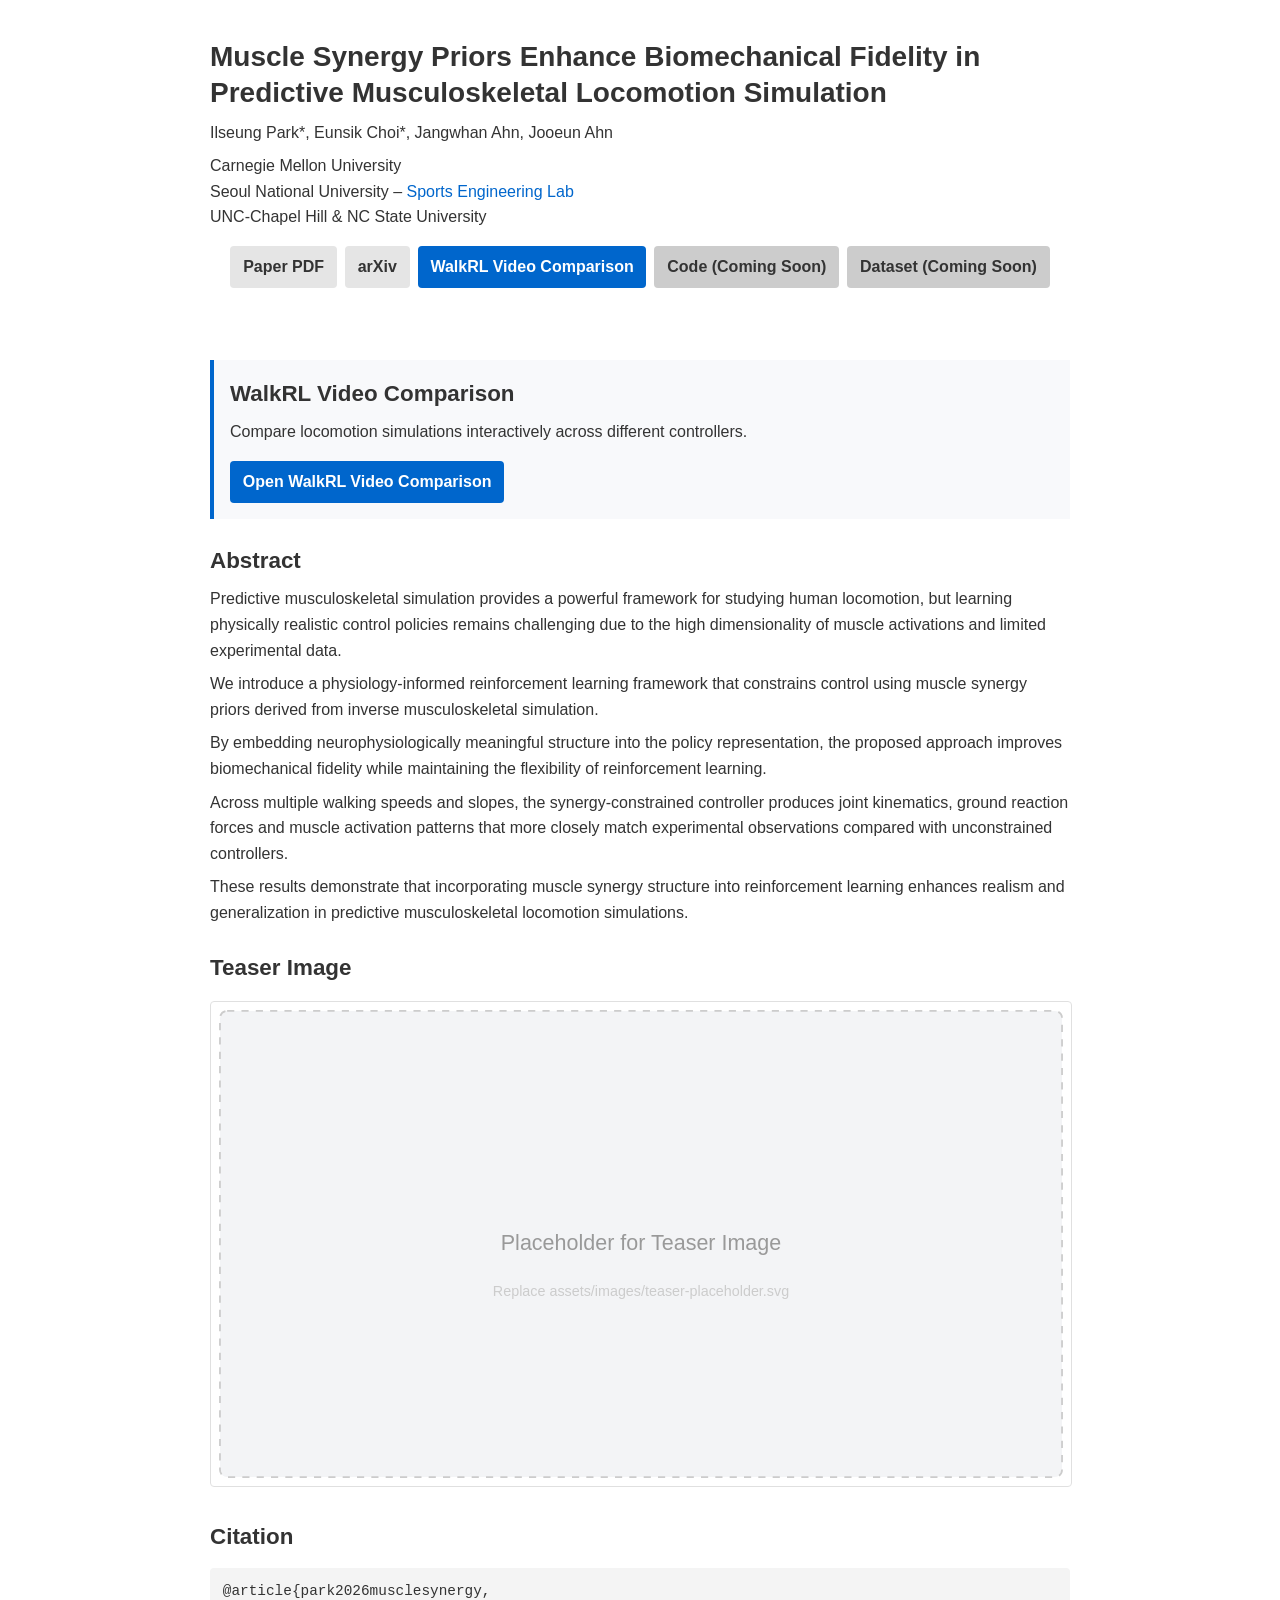
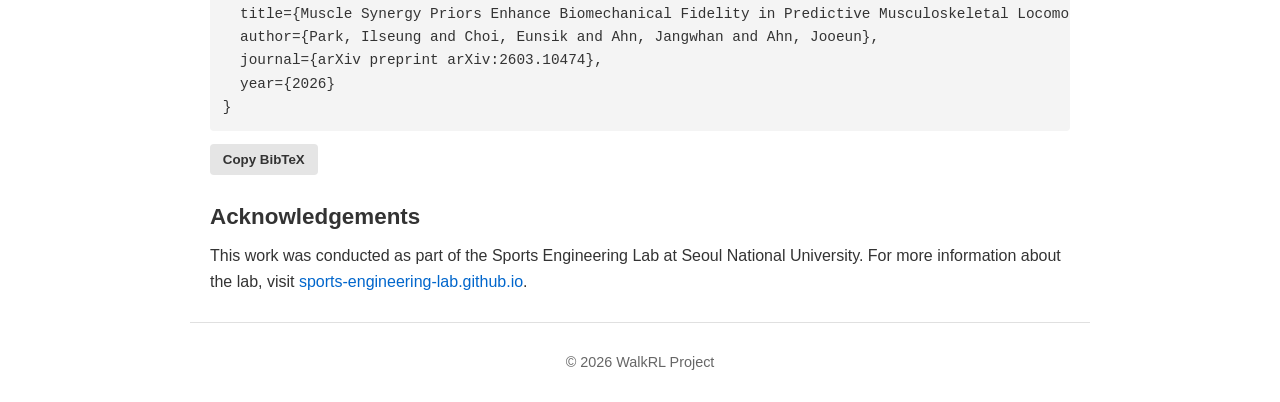
==== index.html @ 62c9dd05 "Add files via upload" ====
<!DOCTYPE html>
<html lang="en">
<head>
    <meta charset="UTF-8" />
    <title>Muscle Synergy Priors Enhance Biomechanical Fidelity in Predictive Musculoskeletal Locomotion Simulation</title>
    <meta name="viewport" content="width=device-width, initial-scale=1.0">
    <!-- Link to the local stylesheet -->
    <link rel="stylesheet" href="assets/css/style.css">
    <!-- Include main JS for interactivity -->
    <script src="assets/js/main.js" defer></script>
</head>
<body>
    <header class="container">
        <h1 class="title">Muscle Synergy Priors Enhance Biomechanical Fidelity in Predictive Musculoskeletal Locomotion Simulation</h1>
        <p class="authors">Ilseung Park*, Eunsik Choi*, Jangwhan Ahn, Jooeun Ahn</p>
        <p class="affiliations">Carnegie Mellon University<br>
            Seoul National University – <a href="https://sports-engineering-lab.github.io" target="_blank">Sports Engineering Lab</a><br>
            UNC‑Chapel Hill &amp; NC State University
        </p>
        <!-- Top action buttons -->
        <nav class="buttons">
            <a class="button" href="https://arxiv.org/pdf/2603.10474" target="_blank">Paper PDF</a>
            <a class="button" href="https://arxiv.org/abs/2603.10474" target="_blank">arXiv</a>
            <a class="button primary" href="YOUR_COMPARISON_SITE_URL_HERE" target="_blank">WalkRL Video Comparison</a>
            <a class="button disabled" href="#">Code (Coming Soon)</a>
            <a class="button disabled" href="#">Dataset (Coming Soon)</a>
        </nav>
    </header>
    <main class="container">
        <!-- Highlighted card for the video comparison tool -->
        <section class="highlight">
            <h2>WalkRL Video Comparison</h2>
            <p>Compare locomotion simulations interactively across different controllers.</p>
            <a class="button primary" href="YOUR_COMPARISON_SITE_URL_HERE" target="_blank">Open WalkRL Video Comparison</a>
        </section>
        <!-- Abstract section -->
        <section id="abstract">
            <h2>Abstract</h2>
            <p>Predictive musculoskeletal simulation provides a powerful framework for studying human locomotion, but learning physically realistic control policies remains challenging due to the high dimensionality of muscle activations and limited experimental data.</p>
            <p>We introduce a physiology‑informed reinforcement learning framework that constrains control using muscle synergy priors derived from inverse musculoskeletal simulation.</p>
            <p>By embedding neurophysiologically meaningful structure into the policy representation, the proposed approach improves biomechanical fidelity while maintaining the flexibility of reinforcement learning.</p>
            <p>Across multiple walking speeds and slopes, the synergy‑constrained controller produces joint kinematics, ground reaction forces and muscle activation patterns that more closely match experimental observations compared with unconstrained controllers.</p>
            <p>These results demonstrate that incorporating muscle synergy structure into reinforcement learning enhances realism and generalization in predictive musculoskeletal locomotion simulations.</p>
        </section>
        <!-- Teaser image placeholder -->
        <section id="teaser">
            <h2>Teaser Image</h2>
            <img src="assets/images/teaser-placeholder.svg" alt="Teaser figure" class="teaser-image" />
        </section>
        <!-- Citation section -->
        <section id="citation">
            <h2>Citation</h2>
            <pre><code class="bibtex">@article{park2026musclesynergy,
  title={Muscle Synergy Priors Enhance Biomechanical Fidelity in Predictive Musculoskeletal Locomotion Simulation},
  author={Park, Ilseung and Choi, Eunsik and Ahn, Jangwhan and Ahn, Jooeun},
  journal={arXiv preprint arXiv:2603.10474},
  year={2026}
}</code></pre>
            <button id="copyBib" class="button">Copy BibTeX</button>
        </section>
        <!-- Acknowledgements section -->
        <section id="acknowledgements">
            <h2>Acknowledgements</h2>
            <p>This work was conducted as part of the Sports Engineering Lab at Seoul National University. For more information about the lab, visit <a href="https://sports-engineering-lab.github.io" target="_blank">sports‑engineering‑lab.github.io</a>.</p>
        </section>
    </main>
    <footer class="container">
        <p>© 2026 WalkRL Project</p>
    </footer>
</body>
</html>
---- assets/css/style.css ----
/*
 * Basic styling for the WalkRL project page.
 *
 * The design is intentionally simple and self‑contained, avoiding external
 * frameworks so the page works offline. Feel free to tweak colours or
 * spacing to match your branding. Responsive styles ensure the layout
 * remains usable on mobile devices.
 */

:root {
    /* Primary accent colour used for prominent buttons and highlights */
    --primary: #0066cc;
    --text-colour: #333;
    --background-colour: #ffffff;
    --button-background: #e5e5e5;
    --button-disabled: #cccccc;
    --button-text: #333;
    --button-primary-text: #fff;
}

html, body {
    margin: 0;
    padding: 0;
    font-family: -apple-system, BlinkMacSystemFont, 'Segoe UI', Roboto, Helvetica, Arial, sans-serif;
    background-color: var(--background-colour);
    color: var(--text-colour);
    line-height: 1.6;
}

.container {
    max-width: 860px;
    margin: 0 auto;
    padding: 1.25rem;
}

h1.title {
    font-size: 1.75rem;
    font-weight: 700;
    margin-bottom: 0.5rem;
    line-height: 1.3;
}

h2 {
    font-size: 1.4rem;
    margin-top: 1.5rem;
    margin-bottom: 0.5rem;
    font-weight: 600;
}

p {
    margin-top: 0.5rem;
    margin-bottom: 0.5rem;
}

a {
    color: var(--primary);
    text-decoration: none;
}

a:hover {
    text-decoration: underline;
}

/* Button styles */
.buttons {
    display: flex;
    flex-wrap: wrap;
    justify-content: center;
    gap: 0.5rem;
    margin-top: 1rem;
}

.button {
    display: inline-block;
    padding: 0.5rem 0.8rem;
    border-radius: 4px;
    text-decoration: none;
    font-weight: 600;
    background-color: var(--button-background);
    color: var(--button-text);
    border: none;
    cursor: pointer;
    transition: background-color 0.2s ease;
}

.button:hover {
    background-color: #d5d5d5;
}

.button.primary {
    background-color: var(--primary);
    color: var(--button-primary-text);
}

.button.primary:hover {
    background-color: #004a99;
}

.button.disabled {
    background-color: var(--button-disabled);
    color: var(--button-text);
    pointer-events: none;
    cursor: default;
}

/* Highlight card for the video comparison call-to-action */
.highlight {
    background-color: #f8f9fb;
    border-left: 4px solid var(--primary);
    padding: 1rem;
    margin-top: 2rem;
}

.highlight h2 {
    margin-top: 0;
}

.highlight .button {
    margin-top: 0.5rem;
}

pre {
    background-color: #f4f4f4;
    padding: 0.8rem;
    overflow-x: auto;
    border-radius: 4px;
}

code {
    font-family: 'Courier New', Courier, monospace;
    font-size: 0.9rem;
}

/* Teaser image styling */
.teaser-image {
    width: 100%;
    max-width: 100%;
    height: auto;
    border: 1px solid #e0e0e0;
    border-radius: 4px;
    margin-top: 0.5rem;
}

footer {
    text-align: center;
    margin-top: 2rem;
    padding: 1rem 0;
    border-top: 1px solid #e0e0e0;
    font-size: 0.9rem;
    color: #666;
}

/* Responsive adjustments */
@media (max-width: 600px) {
    h1.title {
        font-size: 1.5rem;
    }
    h2 {
        font-size: 1.2rem;
    }
    .buttons {
        flex-direction: column;
    }
    .button {
        width: 100%;
        text-align: center;
    }
}
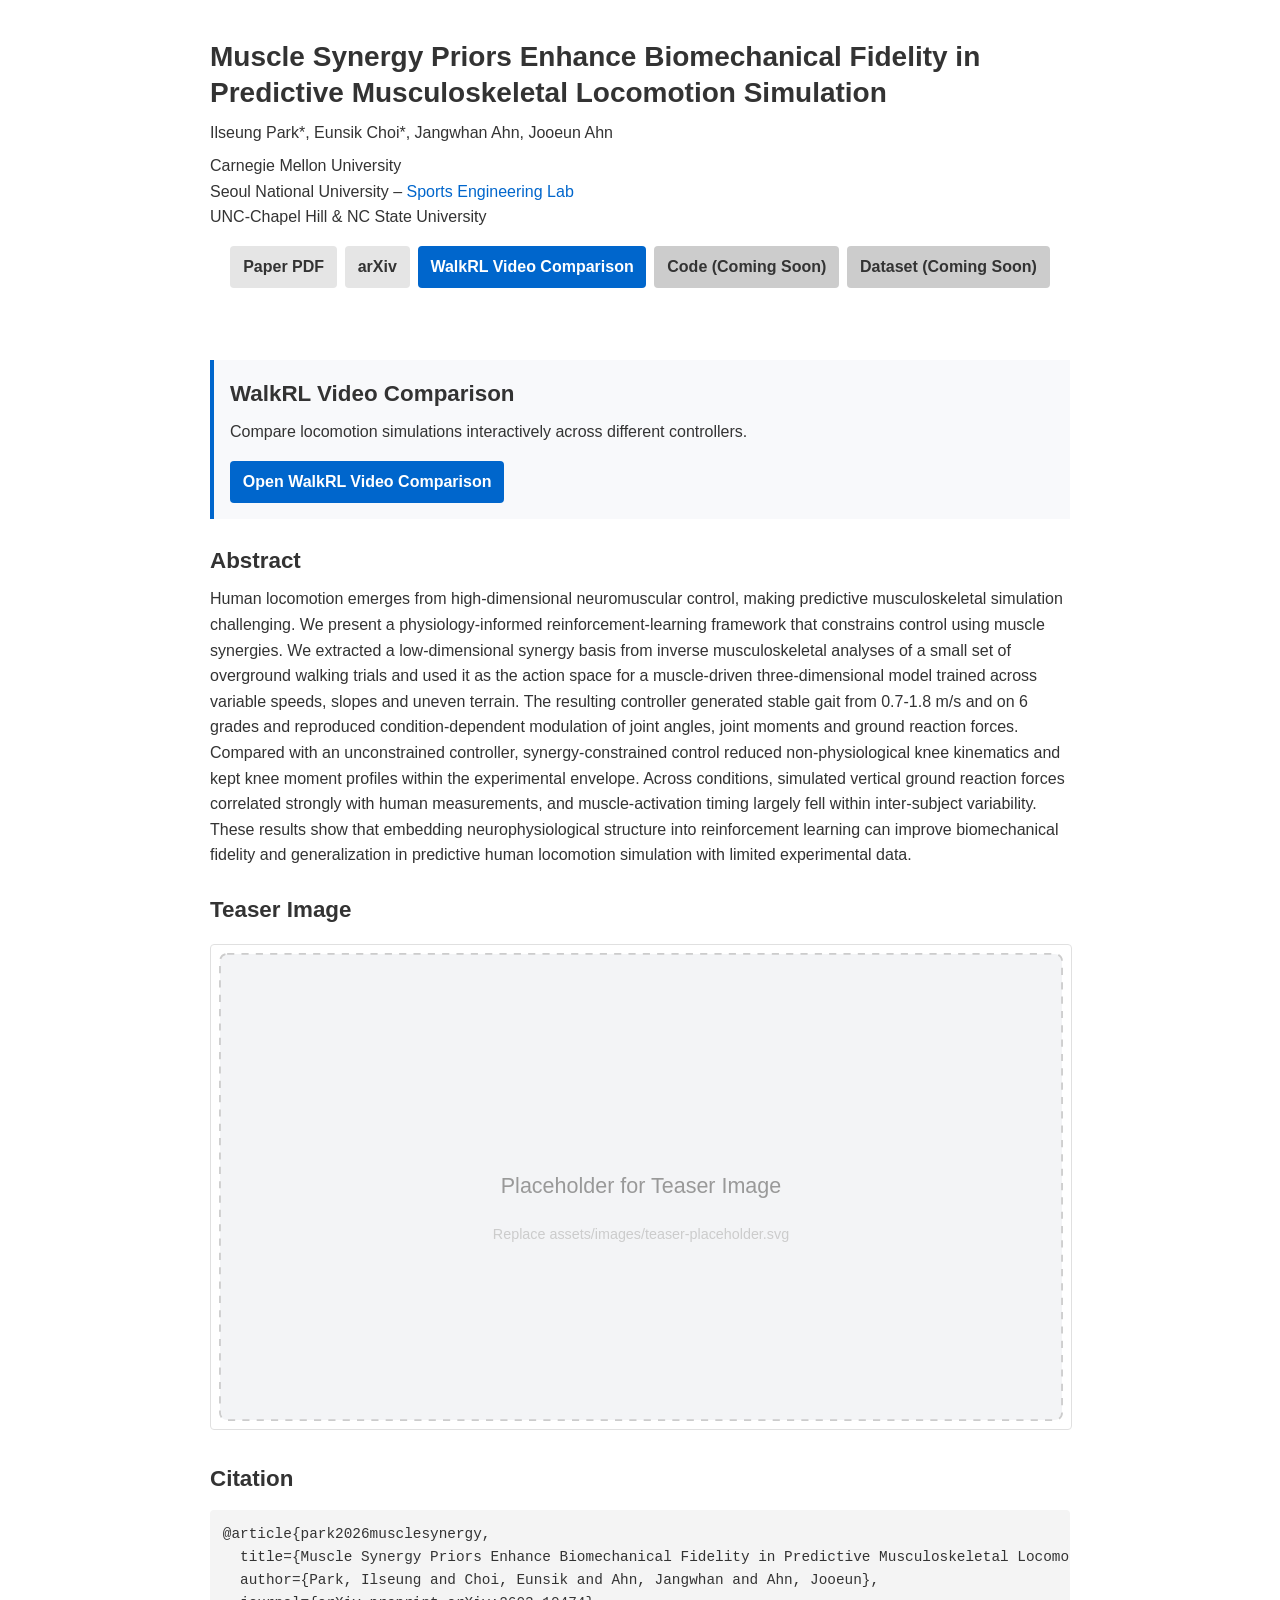
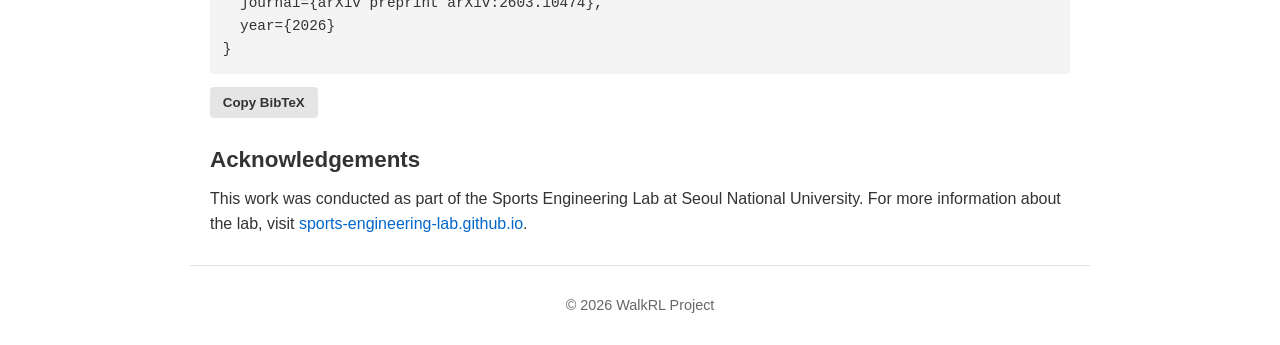
==== commit f41340e4: "Update Abstract script" ====
--- a/index.html
+++ b/index.html
@@ -36,11 +36,7 @@
         <!-- Abstract section -->
         <section id="abstract">
             <h2>Abstract</h2>
-            <p>Predictive musculoskeletal simulation provides a powerful framework for studying human locomotion, but learning physically realistic control policies remains challenging due to the high dimensionality of muscle activations and limited experimental data.</p>
-            <p>We introduce a physiology‑informed reinforcement learning framework that constrains control using muscle synergy priors derived from inverse musculoskeletal simulation.</p>
-            <p>By embedding neurophysiologically meaningful structure into the policy representation, the proposed approach improves biomechanical fidelity while maintaining the flexibility of reinforcement learning.</p>
-            <p>Across multiple walking speeds and slopes, the synergy‑constrained controller produces joint kinematics, ground reaction forces and muscle activation patterns that more closely match experimental observations compared with unconstrained controllers.</p>
-            <p>These results demonstrate that incorporating muscle synergy structure into reinforcement learning enhances realism and generalization in predictive musculoskeletal locomotion simulations.</p>
+            <p>Human locomotion emerges from high-dimensional neuromuscular control, making predictive musculoskeletal simulation challenging. We present a physiology-informed reinforcement-learning framework that constrains control using muscle synergies. We extracted a low-dimensional synergy basis from inverse musculoskeletal analyses of a small set of overground walking trials and used it as the action space for a muscle-driven three-dimensional model trained across variable speeds, slopes and uneven terrain. The resulting controller generated stable gait from 0.7-1.8 m/s and on  6 grades and reproduced condition-dependent modulation of joint angles, joint moments and ground reaction forces. Compared with an unconstrained controller, synergy-constrained control reduced non-physiological knee kinematics and kept knee moment profiles within the experimental envelope. Across conditions, simulated vertical ground reaction forces correlated strongly with human measurements, and muscle-activation timing largely fell within inter-subject variability. These results show that embedding neurophysiological structure into reinforcement learning can improve biomechanical fidelity and generalization in predictive human locomotion simulation with limited experimental data.</p>
         </section>
         <!-- Teaser image placeholder -->
         <section id="teaser">
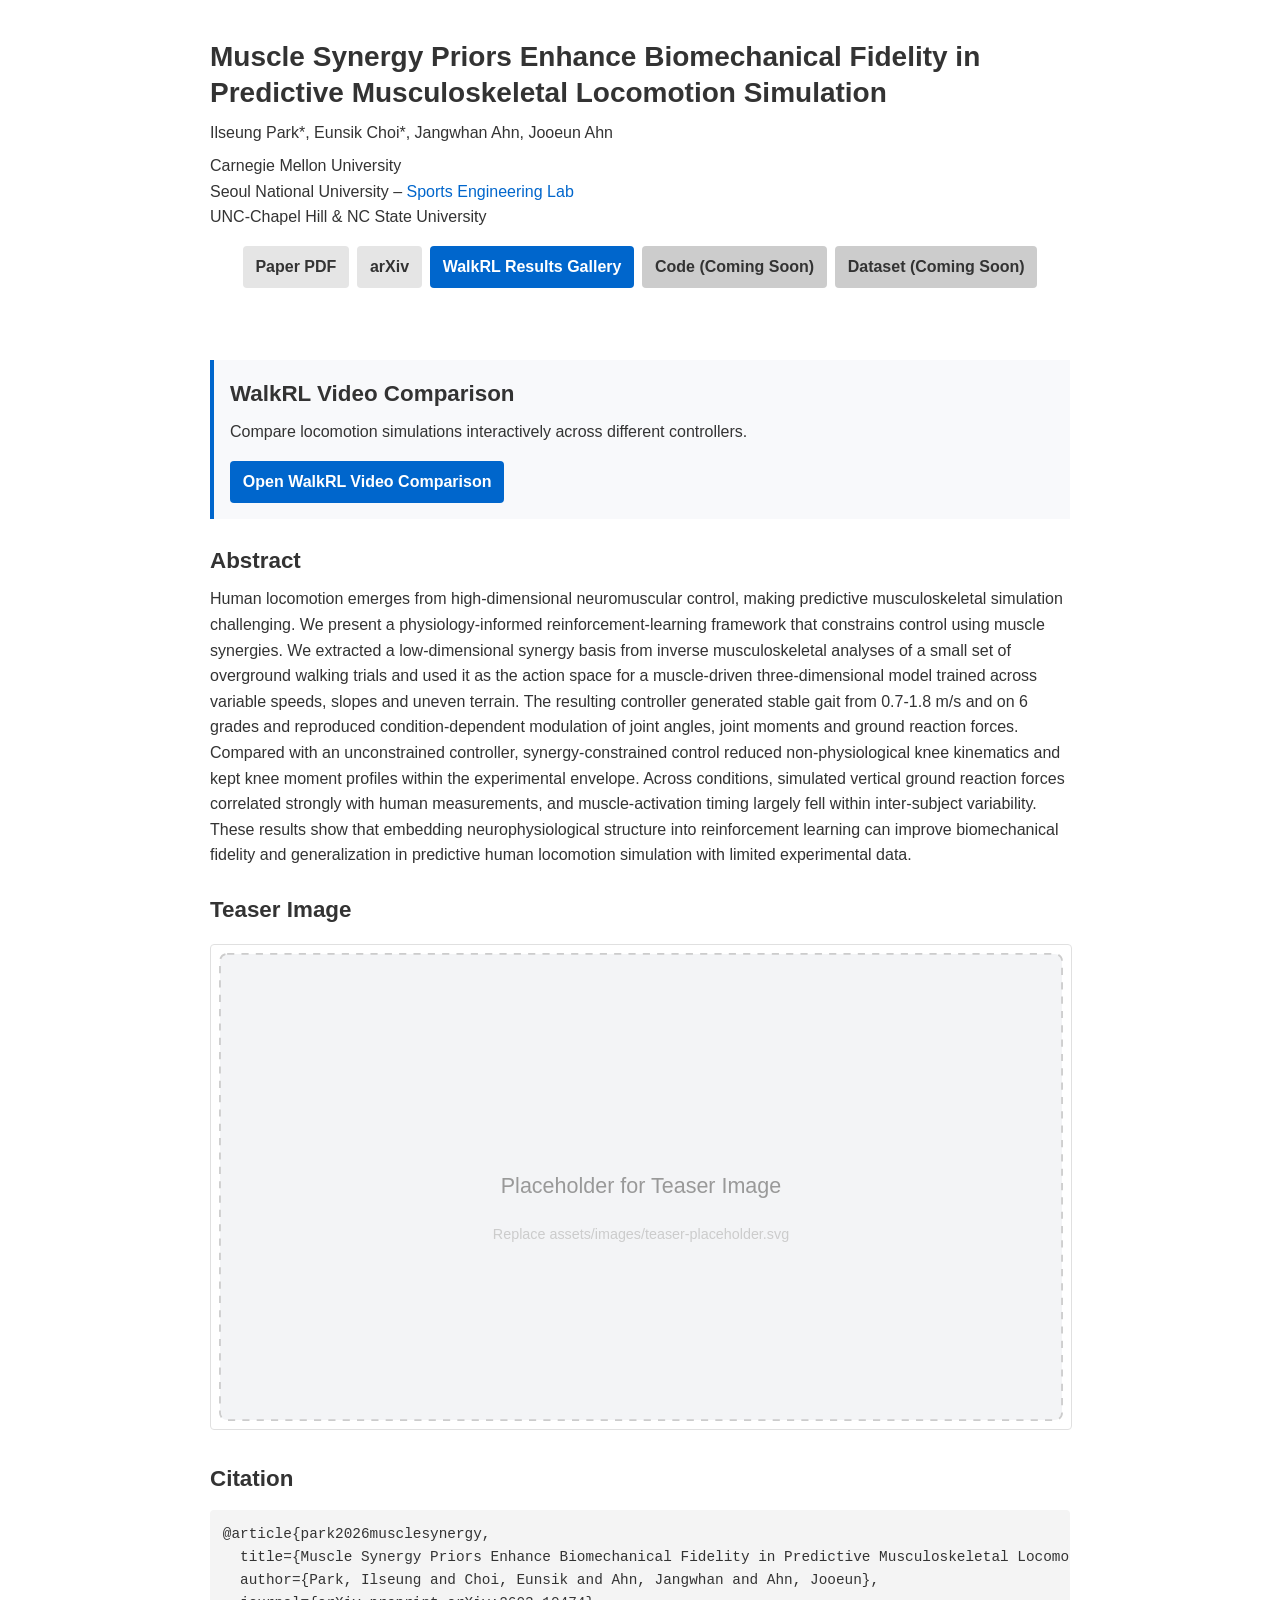
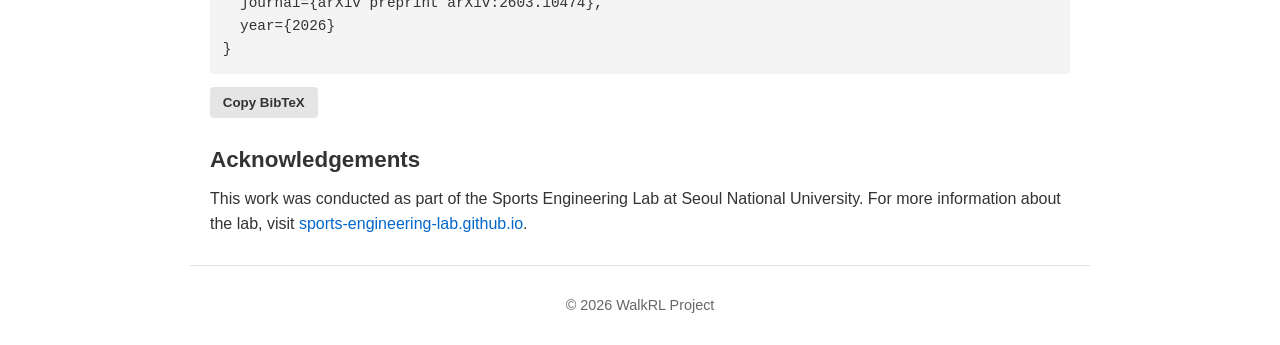
==== commit 04802279: "Add WalkRL video comparison page and assets Add a new Video_Comparison viewer: a React page (walkrl_" ====
--- a/index.html
+++ b/index.html
@@ -21,7 +21,7 @@
         <nav class="buttons">
             <a class="button" href="https://arxiv.org/pdf/2603.10474" target="_blank">Paper PDF</a>
             <a class="button" href="https://arxiv.org/abs/2603.10474" target="_blank">arXiv</a>
-            <a class="button primary" href="YOUR_COMPARISON_SITE_URL_HERE" target="_blank">WalkRL Video Comparison</a>
+            <a class="button primary" href="file:///C:/Users/ok/Documents/GitHub/WebHomepage__Walk-RL/Video_Comparison/index.html" target="_blank">WalkRL Results Gallery</a>
             <a class="button disabled" href="#">Code (Coming Soon)</a>
             <a class="button disabled" href="#">Dataset (Coming Soon)</a>
         </nav>
@@ -31,7 +31,7 @@
         <section class="highlight">
             <h2>WalkRL Video Comparison</h2>
             <p>Compare locomotion simulations interactively across different controllers.</p>
-            <a class="button primary" href="YOUR_COMPARISON_SITE_URL_HERE" target="_blank">Open WalkRL Video Comparison</a>
+            <a class="button primary" href="file:///C:/Users/ok/Documents/GitHub/WebHomepage__Walk-RL/Video_Comparison/index.html" target="_blank">Open WalkRL Video Comparison</a>
         </section>
         <!-- Abstract section -->
         <section id="abstract">
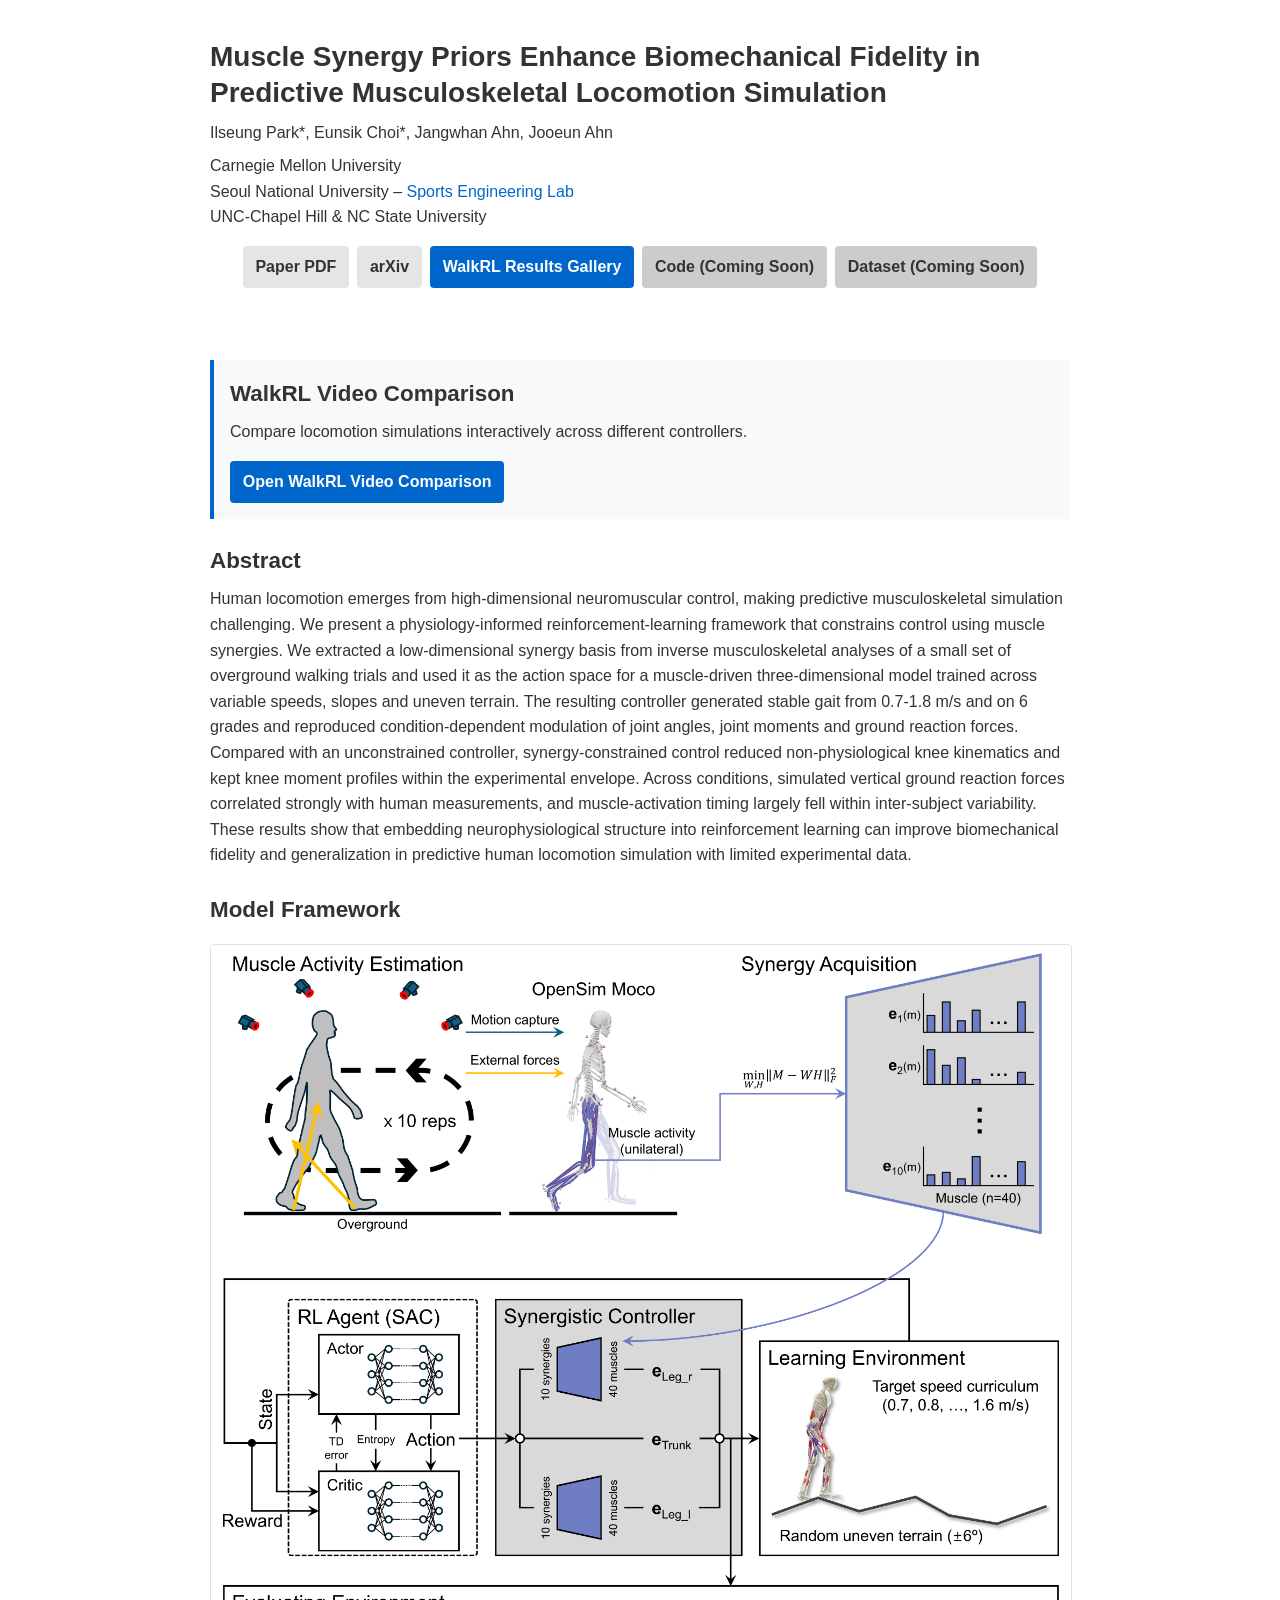
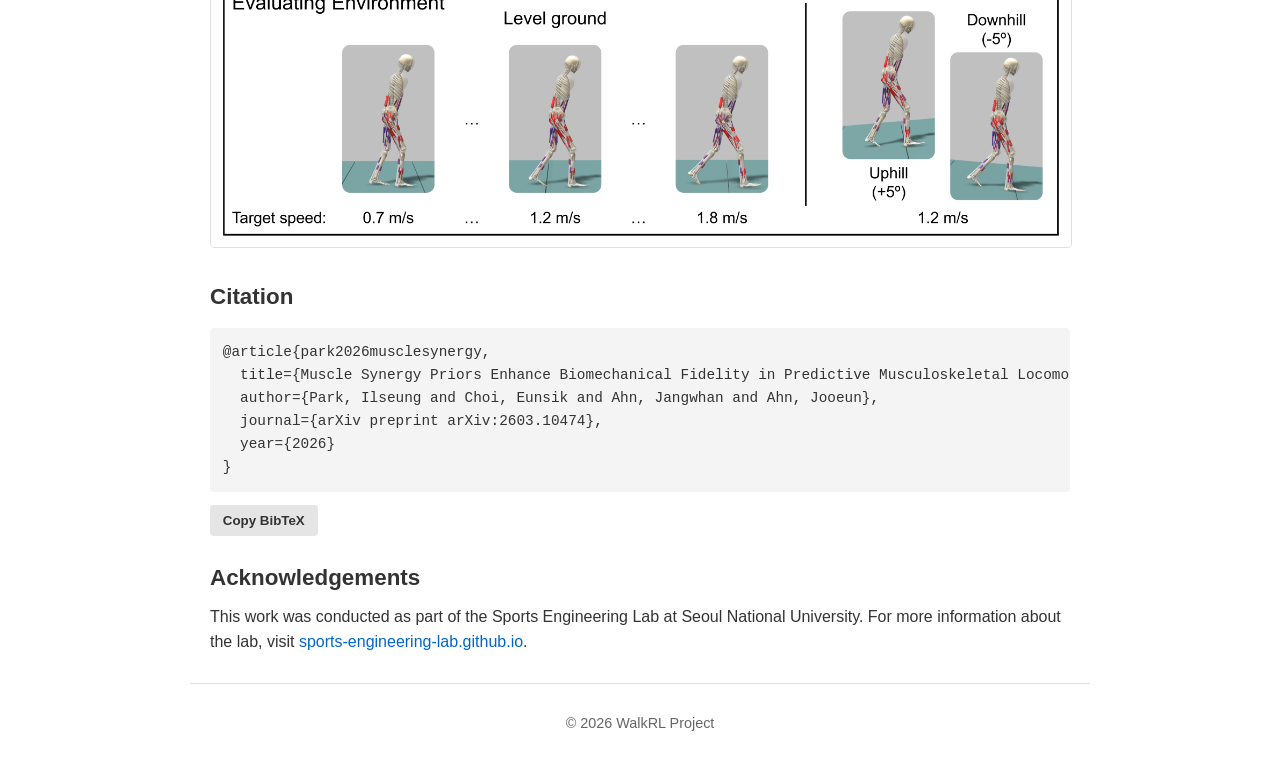
==== commit 378c798d: "update: new url and structure" ====
--- a/index.html
+++ b/index.html
@@ -40,8 +40,8 @@
         </section>
         <!-- Teaser image placeholder -->
         <section id="teaser">
-            <h2>Teaser Image</h2>
-            <img src="assets/images/teaser-placeholder.svg" alt="Teaser figure" class="teaser-image" />
+            <h2>Model Framework</h2>
+            <img src="assets/images/Framework Diagram_Combined.png" alt="Teaser figure" class="teaser-image" />
         </section>
         <!-- Citation section -->
         <section id="citation">
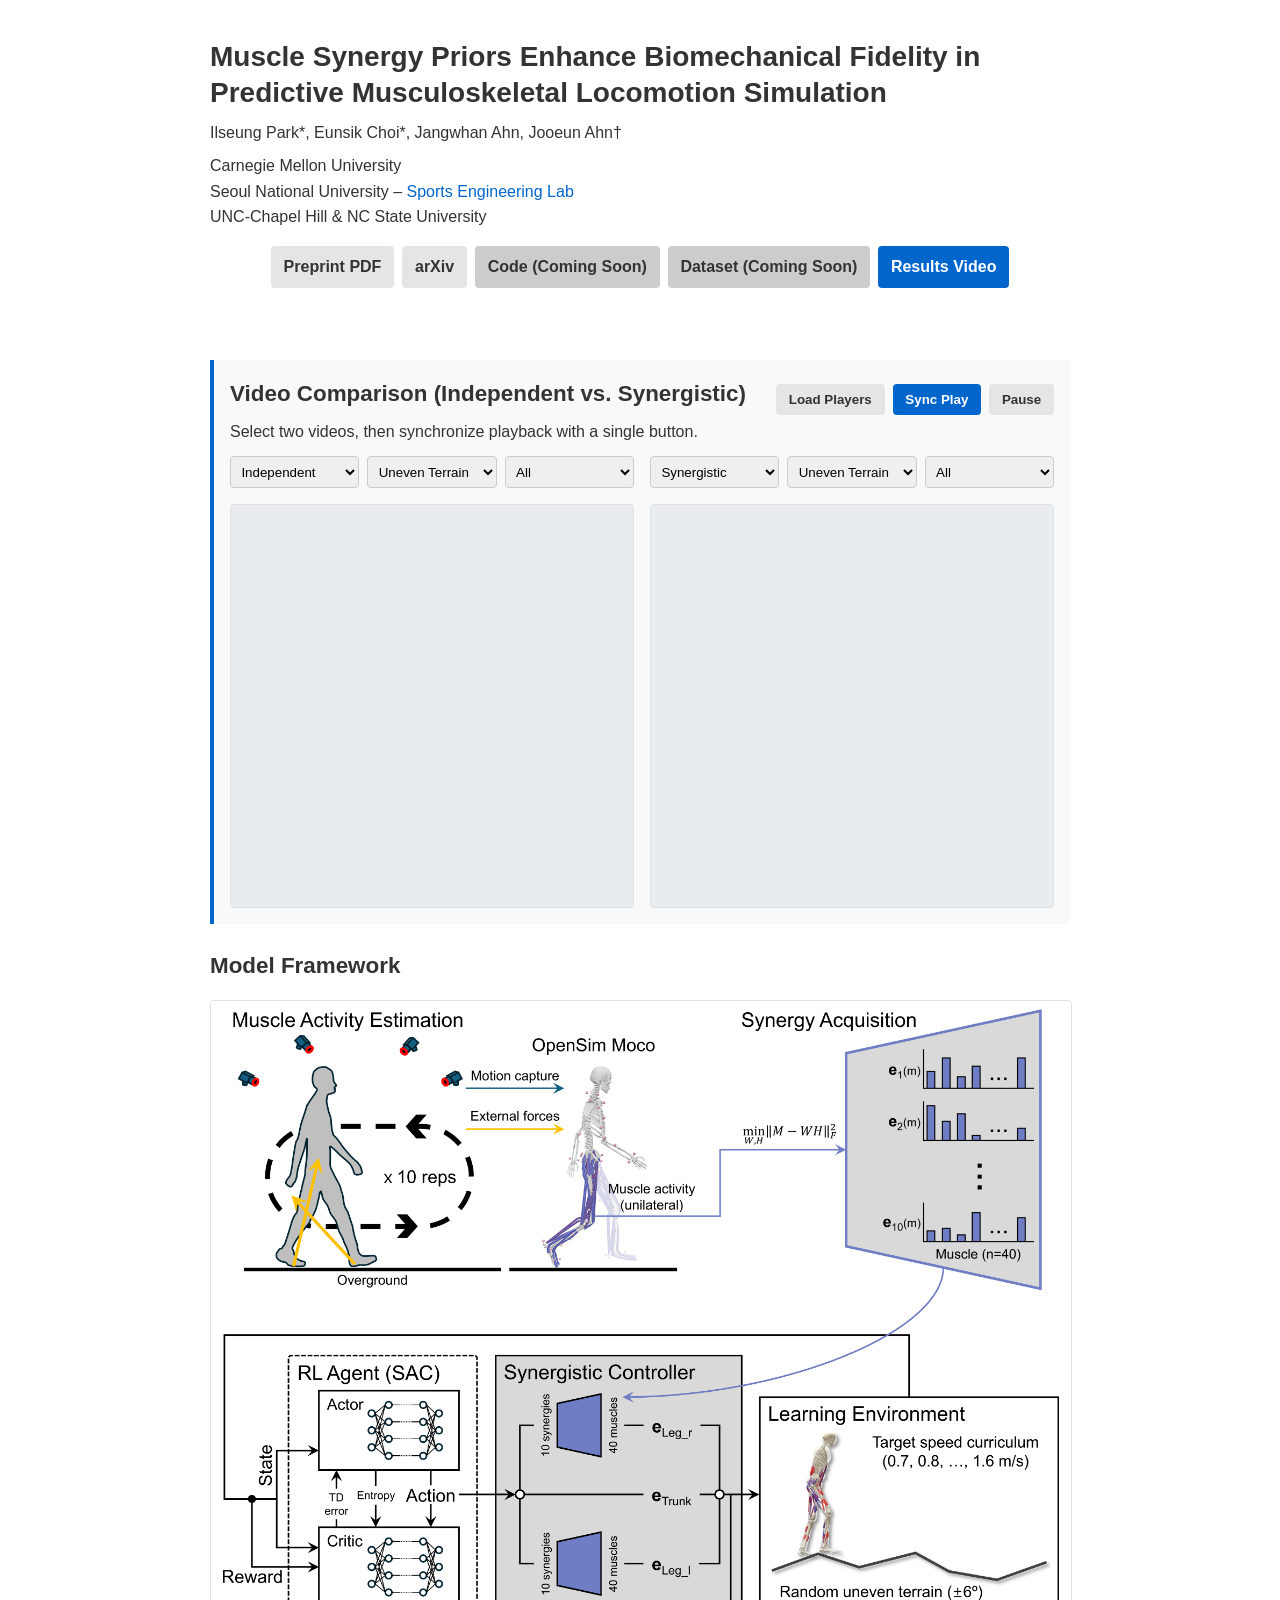
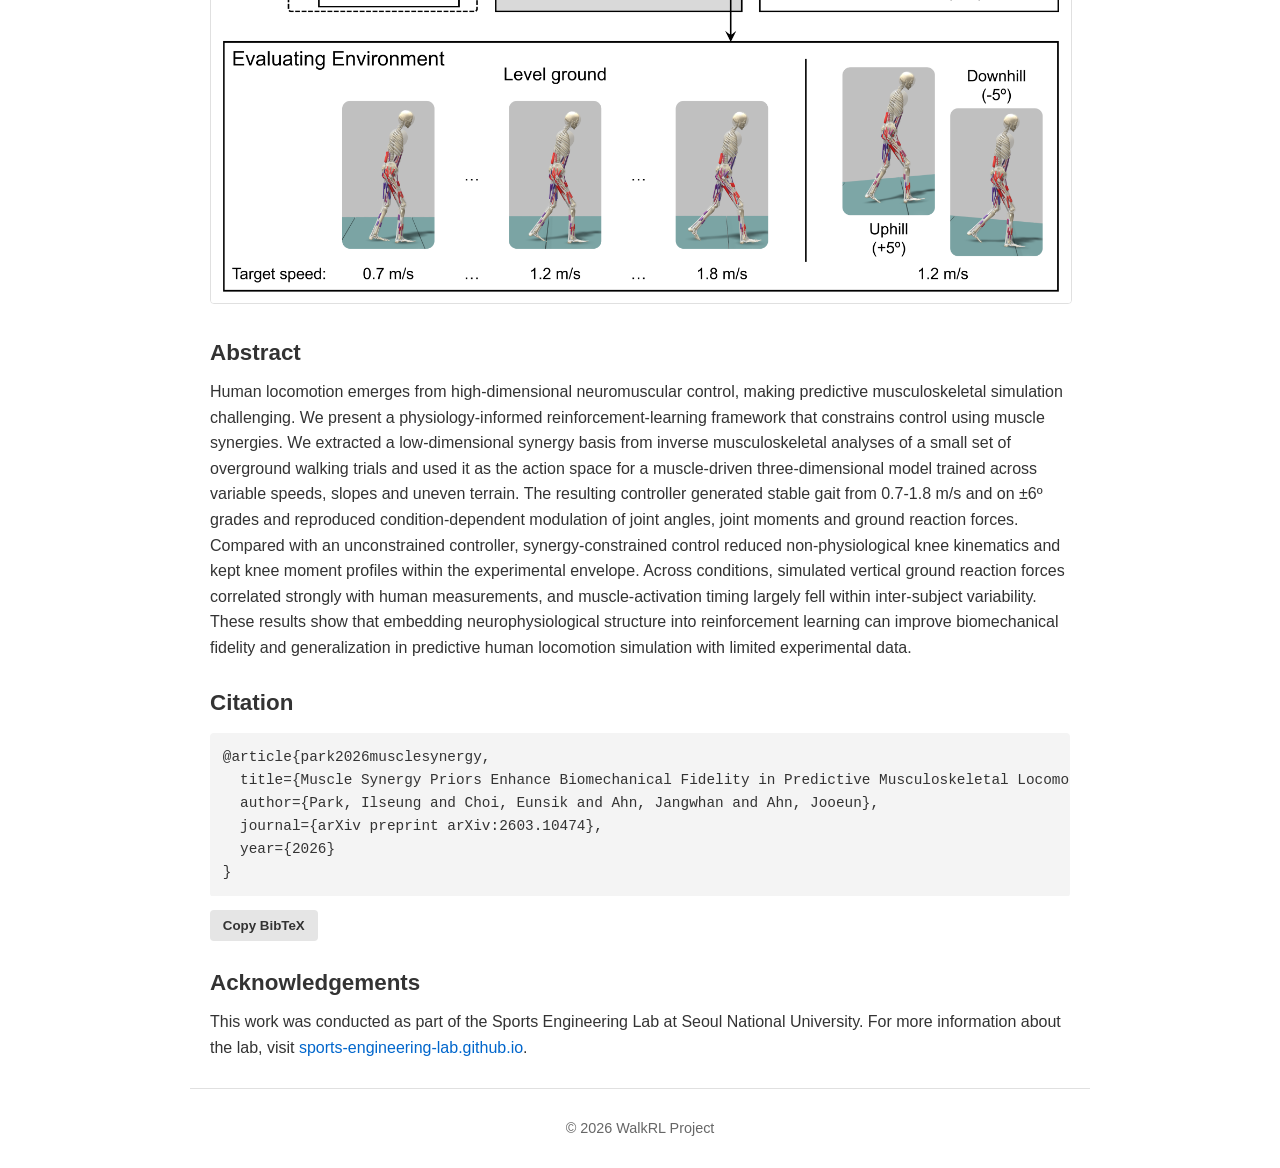
==== commit 901ef6cd: "Add video comparison tool and UI Introduce an interactive video comparison feature: add assets/js/vi" ====
--- a/index.html
+++ b/index.html
@@ -8,40 +8,95 @@
     <link rel="stylesheet" href="assets/css/style.css">
     <!-- Include main JS for interactivity -->
     <script src="assets/js/main.js" defer></script>
+    <script src="assets/js/video-compare.js" defer></script>
 </head>
 <body>
     <header class="container">
         <h1 class="title">Muscle Synergy Priors Enhance Biomechanical Fidelity in Predictive Musculoskeletal Locomotion Simulation</h1>
-        <p class="authors">Ilseung Park*, Eunsik Choi*, Jangwhan Ahn, Jooeun Ahn</p>
+        <p class="authors">Ilseung Park*, Eunsik Choi*, Jangwhan Ahn, Jooeun Ahn†</p>
         <p class="affiliations">Carnegie Mellon University<br>
             Seoul National University – <a href="https://sports-engineering-lab.github.io" target="_blank">Sports Engineering Lab</a><br>
             UNC‑Chapel Hill &amp; NC State University
         </p>
         <!-- Top action buttons -->
         <nav class="buttons">
-            <a class="button" href="https://arxiv.org/pdf/2603.10474" target="_blank">Paper PDF</a>
+            <a class="button" href="https://arxiv.org/pdf/2603.10474" target="_blank">Preprint PDF</a>
             <a class="button" href="https://arxiv.org/abs/2603.10474" target="_blank">arXiv</a>
-            <a class="button primary" href="file:///C:/Users/ok/Documents/GitHub/WebHomepage__Walk-RL/Video_Comparison/index.html" target="_blank">WalkRL Results Gallery</a>
             <a class="button disabled" href="#">Code (Coming Soon)</a>
             <a class="button disabled" href="#">Dataset (Coming Soon)</a>
+            <a class="button primary" href="file:///C:/Users/ok/Documents/GitHub/WebHomepage__Walk-RL/Video_Comparison/index.html" target="_blank">Results Video</a>
         </nav>
     </header>
     <main class="container">
-        <!-- Highlighted card for the video comparison tool -->
-        <section class="highlight">
-            <h2>WalkRL Video Comparison</h2>
-            <p>Compare locomotion simulations interactively across different controllers.</p>
-            <a class="button primary" href="file:///C:/Users/ok/Documents/GitHub/WebHomepage__Walk-RL/Video_Comparison/index.html" target="_blank">Open WalkRL Video Comparison</a>
-        </section>
-        <!-- Abstract section -->
-        <section id="abstract">
-            <h2>Abstract</h2>
-            <p>Human locomotion emerges from high-dimensional neuromuscular control, making predictive musculoskeletal simulation challenging. We present a physiology-informed reinforcement-learning framework that constrains control using muscle synergies. We extracted a low-dimensional synergy basis from inverse musculoskeletal analyses of a small set of overground walking trials and used it as the action space for a muscle-driven three-dimensional model trained across variable speeds, slopes and uneven terrain. The resulting controller generated stable gait from 0.7-1.8 m/s and on  6 grades and reproduced condition-dependent modulation of joint angles, joint moments and ground reaction forces. Compared with an unconstrained controller, synergy-constrained control reduced non-physiological knee kinematics and kept knee moment profiles within the experimental envelope. Across conditions, simulated vertical ground reaction forces correlated strongly with human measurements, and muscle-activation timing largely fell within inter-subject variability. These results show that embedding neurophysiological structure into reinforcement learning can improve biomechanical fidelity and generalization in predictive human locomotion simulation with limited experimental data.</p>
+        <!-- Compare Section -->
+        <section class="highlight" id="compareSection">
+            <div class="compare-head">
+            <div>
+                <h2>Video Comparison (Independent vs. Synergistic)</h2>
+                <p>Select two videos, then synchronize playback with a single button.</p>
+            </div>
+            <div class="compare-actions">
+                <button id="loadPlayers" class="button">Load Players</button>
+                <button id="syncPlay" class="button primary" disabled>Sync Play</button>
+                <button id="pauseBoth" class="button" disabled>Pause</button>
+            </div>
+            </div>
+    
+            <div id="originWarning" class="origin-warning" hidden></div>
+    
+            <div class="compare-sides">
+                <div class="side-panel">
+                    <div class="select-container">
+                        <select id="selectVideoA" aria-label="Video A"></select>
+                    </div>
+                    <div class="filters" aria-label="Video filters for left (A)">
+                        <select id="filterPolicyA" aria-label="Filter by policy (A)"></select>
+                        <select id="filterTerrainA" aria-label="Filter by terrain (A)"></select>
+                        <select id="filterViewA" aria-label="Filter by view (A)"></select>
+                    </div>
+                </div>
+                <div class="side-panel">
+                    <div class="select-container">
+                        <select id="selectVideoB" aria-label="Video B"></select>
+                    </div>
+                    <div class="filters" aria-label="Video filters for right (B)">
+                        <select id="filterPolicyB" aria-label="Filter by policy (B)"></select>
+                        <select id="filterTerrainB" aria-label="Filter by terrain (B)"></select>
+                        <select id="filterViewB" aria-label="Filter by view (B)"></select>
+                    </div>
+                </div>
+            </div>
+    
+            <div class="players">
+            <div class="player-slot" id="playerLeftSlot">
+                <div id="playerLeftThumb" class="thumb-placeholder"></div>
+                <iframe
+                id="playerLeft"
+                title="Video Left"
+                allow="autoplay; encrypted-media"
+                allowfullscreen
+                ></iframe>
+            </div>
+            <div class="player-slot" id="playerRightSlot">
+                <div id="playerRightThumb" class="thumb-placeholder"></div>
+                <iframe
+                id="playerRight"
+                title="Video Right"
+                allow="autoplay; encrypted-media"
+                allowfullscreen
+                ></iframe>
+            </div>
+            </div>
         </section>
         <!-- Teaser image placeholder -->
         <section id="teaser">
             <h2>Model Framework</h2>
             <img src="assets/images/Framework Diagram_Combined.png" alt="Teaser figure" class="teaser-image" />
+        </section>
+        <!-- Abstract section -->
+        <section id="abstract">
+            <h2>Abstract</h2>
+            <p>Human locomotion emerges from high-dimensional neuromuscular control, making predictive musculoskeletal simulation challenging. We present a physiology-informed reinforcement-learning framework that constrains control using muscle synergies. We extracted a low-dimensional synergy basis from inverse musculoskeletal analyses of a small set of overground walking trials and used it as the action space for a muscle-driven three-dimensional model trained across variable speeds, slopes and uneven terrain. The resulting controller generated stable gait from 0.7-1.8 m/s and on  ±6º grades and reproduced condition-dependent modulation of joint angles, joint moments and ground reaction forces. Compared with an unconstrained controller, synergy-constrained control reduced non-physiological knee kinematics and kept knee moment profiles within the experimental envelope. Across conditions, simulated vertical ground reaction forces correlated strongly with human measurements, and muscle-activation timing largely fell within inter-subject variability. These results show that embedding neurophysiological structure into reinforcement learning can improve biomechanical fidelity and generalization in predictive human locomotion simulation with limited experimental data.</p>
         </section>
         <!-- Citation section -->
         <section id="citation">
--- a/assets/css/style.css
+++ b/assets/css/style.css
@@ -119,6 +119,132 @@
     margin-top: 0.5rem;
 }
 
+/* Compare section layout (ported from Video_Comparison page) */
+.compare-head {
+    display: flex;
+    flex-wrap: wrap;
+    justify-content: space-between;
+    gap: 1rem;
+    align-items: flex-start;
+}
+
+.compare-actions {
+    display: flex;
+    flex-wrap: wrap;
+    gap: 0.5rem;
+    align-items: center;
+    justify-content: flex-end;
+}
+
+.select-container {
+    display: flex;
+    flex-wrap: wrap;
+    gap: 0.5rem;
+    margin: 0.8rem 0;
+    align-items: center;
+}
+
+.select-container select {
+    flex: 1;
+    min-width: 220px;
+    padding: 0.4rem;
+    border: 1px solid #ccc;
+    border-radius: 4px;
+}
+
+.compare-sides {
+    display: grid;
+    grid-template-columns: 1fr 1fr;
+    gap: 1rem;
+    align-items: start;
+    margin-top: 0.2rem;
+}
+
+.side-panel {
+    display: flex;
+    flex-direction: column;
+    gap: 0.5rem;
+}
+
+.side-panel .select-container {
+    display: none; /* hide A/B raw video dropdown; filters drive selection */
+}
+
+.side-panel .filters {
+    margin: 0;
+}
+
+.side-panel .filters select {
+    min-width: 0;
+    flex: 1;
+}
+
+.filters {
+    display: flex;
+    flex-wrap: wrap;
+    gap: 0.5rem;
+    margin: 0.8rem 0 1rem 0;
+    align-items: center;
+}
+
+.filters select {
+    flex: 1;
+    min-width: 220px;
+    padding: 0.4rem;
+    border: 1px solid #ccc;
+    border-radius: 4px;
+}
+
+.players {
+    display: grid;
+    grid-template-columns: repeat(auto-fit, minmax(300px, 1fr));
+    gap: 1rem;
+    margin-top: 1rem;
+}
+
+.player-slot {
+    border: 1px solid #e0e0e0;
+    border-radius: 4px;
+    overflow: hidden;
+    background-color: #fff;
+}
+
+.players iframe {
+    width: 100%;
+    border: 0;
+    display: none;
+    /* Source is close to square; keep frame square to avoid thick letterboxing. */
+    aspect-ratio: 1 / 1;
+    height: auto;
+}
+
+.player-slot.loaded iframe {
+    display: block;
+}
+
+.thumb-placeholder {
+    width: 100%;
+    /* Match square iframe aspect ratio */
+    padding-top: 100%;
+    background-color: #e9ecef;
+    background-size: cover;
+    background-position: center;
+}
+
+.player-slot.loaded .thumb-placeholder {
+    display: none;
+}
+
+.origin-warning {
+    margin-top: 0.5rem;
+    padding: 0.6rem 0.8rem;
+    border-radius: 8px;
+    background: #fff3cd;
+    border: 1px solid #ffe69c;
+    color: #664d03;
+    font-size: 0.95rem;
+}
+
 pre {
     background-color: #f4f4f4;
     padding: 0.8rem;
@@ -165,4 +291,8 @@
         width: 100%;
         text-align: center;
     }
-}+    /* aspect-ratio stays square on small screens */
+    .compare-sides {
+        grid-template-columns: 1fr;
+    }
+}
